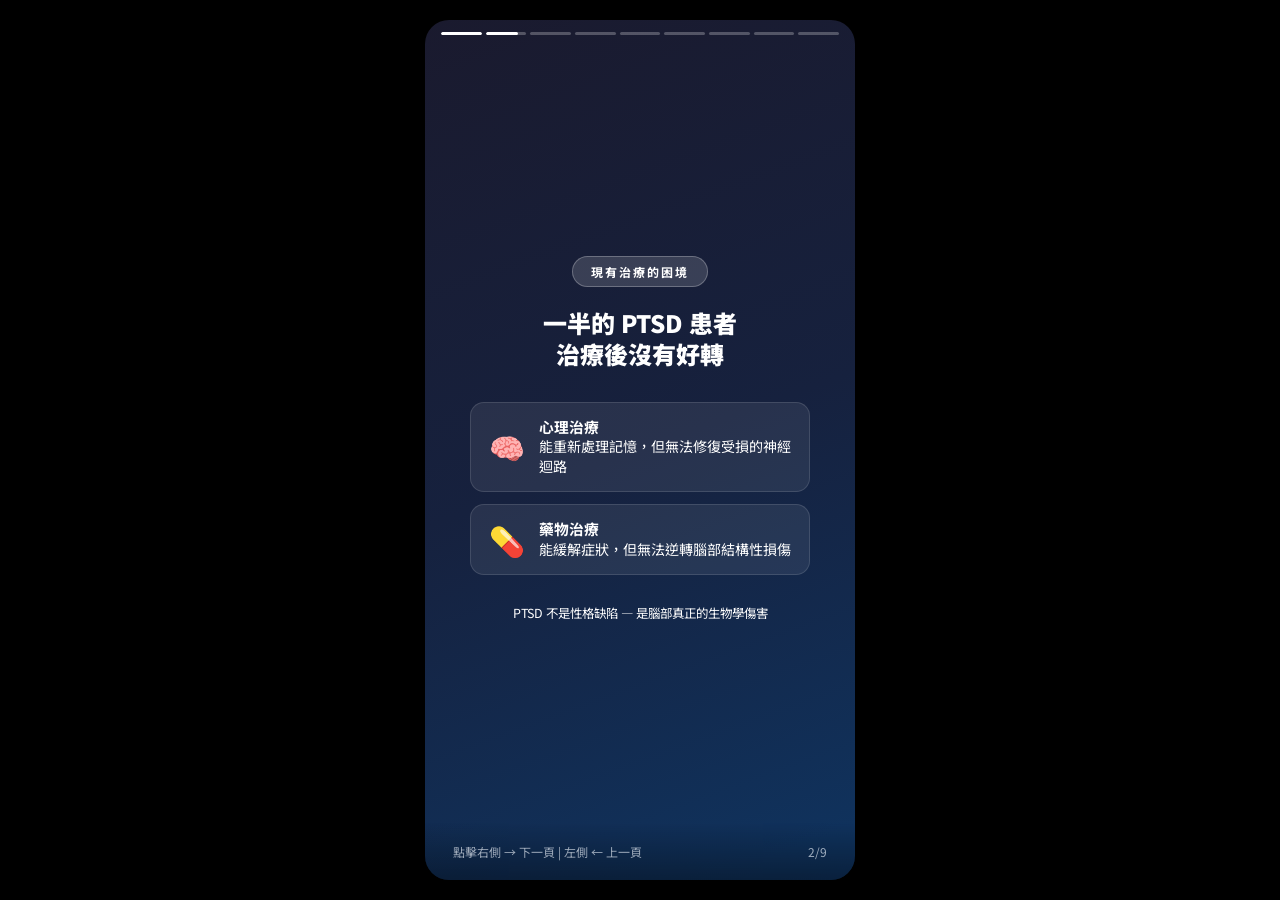
==== reel.html @ 14e9ccd8 "Add reel-style presentation for HBOT PTSD study highlights https://claude.ai/code/session_011t65rVxx" ====
<!DOCTYPE html>
<html lang="zh-TW">
<head>
  <meta charset="UTF-8">
  <meta name="viewport" content="width=device-width, initial-scale=1.0, user-scalable=no">
  <title>HBOT x PTSD Reel</title>
  <style>
    @import url('https://fonts.googleapis.com/css2?family=Noto+Sans+TC:wght@400;700;900&display=swap');

    :root {
      --primary: #0d2137;
      --accent: #3b82f6;
      --green: #22c55e;
      --red: #ef4444;
      --orange: #f59e0b;
      --purple: #a855f7;
    }

    * { margin: 0; padding: 0; box-sizing: border-box; }

    html, body {
      font-family: 'Noto Sans TC', system-ui, sans-serif;
      background: #000;
      color: #fff;
      overflow: hidden;
      height: 100%;
      -webkit-tap-highlight-color: transparent;
      user-select: none;
    }

    /* ── Reel Container ── */
    .reel {
      width: 100%;
      max-width: 430px;
      height: 100vh;
      height: 100dvh;
      margin: 0 auto;
      position: relative;
      overflow: hidden;
    }

    /* ── Progress Bar ── */
    .progress-bar {
      position: absolute;
      top: 12px;
      left: 16px;
      right: 16px;
      display: flex;
      gap: 4px;
      z-index: 100;
    }
    .progress-seg {
      flex: 1;
      height: 3px;
      background: rgba(255,255,255,0.25);
      border-radius: 2px;
      overflow: hidden;
    }
    .progress-seg .fill {
      height: 100%;
      width: 0%;
      background: #fff;
      border-radius: 2px;
      transition: width 0.1s linear;
    }
    .progress-seg.done .fill { width: 100%; }
    .progress-seg.active .fill { width: 0%; }

    /* ── Slides ── */
    .slide {
      position: absolute;
      inset: 0;
      display: flex;
      flex-direction: column;
      justify-content: center;
      align-items: center;
      padding: 60px 28px 80px;
      opacity: 0;
      transform: translateY(30px);
      transition: opacity 0.5s, transform 0.5s;
      pointer-events: none;
      text-align: center;
    }
    .slide.active {
      opacity: 1;
      transform: translateY(0);
      pointer-events: auto;
    }

    /* ── Slide backgrounds ── */
    .slide-1 {
      background: linear-gradient(160deg, #0d2137 0%, #1e3a5f 50%, #2563eb 100%);
    }
    .slide-2 {
      background: linear-gradient(160deg, #1a1a2e 0%, #16213e 50%, #0f3460 100%);
    }
    .slide-3 {
      background: linear-gradient(160deg, #0f172a 0%, #1e293b 50%, #334155 100%);
    }
    .slide-4 {
      background: linear-gradient(160deg, #042f2e 0%, #064e3b 50%, #065f46 100%);
    }
    .slide-5 {
      background: linear-gradient(160deg, #1e1b4b 0%, #312e81 50%, #3730a3 100%);
    }
    .slide-6 {
      background: linear-gradient(160deg, #0c4a6e 0%, #075985 50%, #0369a1 100%);
    }
    .slide-7 {
      background: linear-gradient(160deg, #14532d 0%, #166534 50%, #15803d 100%);
    }
    .slide-8 {
      background: linear-gradient(160deg, #450a0a 0%, #7f1d1d 50%, #991b1b 100%);
    }
    .slide-9 {
      background: linear-gradient(160deg, #0d2137 0%, #1a3a6b 50%, #2c5aa0 100%);
    }

    /* ── Typography ── */
    .slide .tag {
      display: inline-block;
      padding: 6px 18px;
      border-radius: 20px;
      font-size: 0.75em;
      font-weight: 700;
      letter-spacing: 2px;
      text-transform: uppercase;
      margin-bottom: 20px;
      background: rgba(255,255,255,0.15);
      border: 1px solid rgba(255,255,255,0.25);
    }
    .slide h1 {
      font-size: 2.2em;
      font-weight: 900;
      line-height: 1.25;
      margin-bottom: 16px;
      text-shadow: 0 4px 20px rgba(0,0,0,0.4);
    }
    .slide h2 {
      font-size: 1.5em;
      font-weight: 900;
      line-height: 1.3;
      margin-bottom: 16px;
    }
    .slide p {
      font-size: 1em;
      line-height: 1.7;
      opacity: 0.9;
      max-width: 360px;
    }
    .slide .small {
      font-size: 0.78em;
      opacity: 0.6;
      margin-top: 12px;
    }

    /* ── Big Number ── */
    .big-num {
      font-size: 4.5em;
      font-weight: 900;
      line-height: 1;
      margin: 12px 0;
      background: linear-gradient(135deg, #fff 0%, rgba(255,255,255,0.8) 100%);
      -webkit-background-clip: text;
      -webkit-text-fill-color: transparent;
      background-clip: text;
    }
    .big-num.green {
      background: linear-gradient(135deg, #4ade80 0%, #22c55e 100%);
      -webkit-background-clip: text; background-clip: text;
    }
    .big-num.red {
      background: linear-gradient(135deg, #f87171 0%, #ef4444 100%);
      -webkit-background-clip: text; background-clip: text;
    }
    .big-num.blue {
      background: linear-gradient(135deg, #60a5fa 0%, #3b82f6 100%);
      -webkit-background-clip: text; background-clip: text;
    }

    /* ── VS block ── */
    .vs-block {
      display: flex;
      align-items: center;
      gap: 16px;
      margin: 16px 0;
    }
    .vs-block .side {
      flex: 1;
      padding: 16px 12px;
      border-radius: 16px;
      text-align: center;
    }
    .vs-block .side.left {
      background: rgba(34, 197, 94, 0.15);
      border: 2px solid rgba(34, 197, 94, 0.4);
    }
    .vs-block .side.right {
      background: rgba(239, 68, 68, 0.15);
      border: 2px solid rgba(239, 68, 68, 0.4);
    }
    .vs-block .side .num {
      font-size: 2.4em;
      font-weight: 900;
    }
    .vs-block .side .lbl {
      font-size: 0.78em;
      opacity: 0.7;
      margin-top: 4px;
    }
    .vs-block .vs-text {
      font-size: 1.2em;
      font-weight: 900;
      opacity: 0.4;
    }

    /* ── Stats row ── */
    .stats-row {
      display: flex;
      gap: 12px;
      margin: 20px 0;
      width: 100%;
      max-width: 380px;
    }
    .stat-box {
      flex: 1;
      padding: 16px 8px;
      border-radius: 14px;
      text-align: center;
      background: rgba(255,255,255,0.08);
      border: 1px solid rgba(255,255,255,0.12);
    }
    .stat-box .num {
      font-size: 1.6em;
      font-weight: 900;
    }
    .stat-box .lbl {
      font-size: 0.7em;
      opacity: 0.65;
      margin-top: 4px;
      line-height: 1.3;
    }

    /* ── Flow steps ── */
    .flow-steps {
      display: flex;
      flex-direction: column;
      gap: 12px;
      width: 100%;
      max-width: 340px;
      margin: 16px 0;
    }
    .flow-step {
      display: flex;
      align-items: center;
      gap: 14px;
      padding: 14px 18px;
      border-radius: 14px;
      background: rgba(255,255,255,0.08);
      border: 1px solid rgba(255,255,255,0.12);
      text-align: left;
    }
    .flow-step .icon {
      font-size: 1.8em;
      flex-shrink: 0;
    }
    .flow-step .text {
      font-size: 0.88em;
      line-height: 1.4;
    }
    .flow-step .text strong {
      display: block;
      font-size: 1.05em;
    }

    /* ── Pill list ── */
    .pill-list {
      display: flex;
      flex-wrap: wrap;
      gap: 8px;
      justify-content: center;
      margin: 16px 0;
      max-width: 380px;
    }
    .pill {
      padding: 8px 16px;
      border-radius: 24px;
      font-size: 0.82em;
      font-weight: 700;
    }
    .pill-green { background: rgba(34,197,94,0.2); border: 1px solid rgba(34,197,94,0.4); color: #86efac; }
    .pill-blue { background: rgba(59,130,246,0.2); border: 1px solid rgba(59,130,246,0.4); color: #93c5fd; }
    .pill-purple { background: rgba(168,85,247,0.2); border: 1px solid rgba(168,85,247,0.4); color: #d8b4fe; }
    .pill-orange { background: rgba(245,158,11,0.2); border: 1px solid rgba(245,158,11,0.4); color: #fcd34d; }
    .pill-red { background: rgba(239,68,68,0.2); border: 1px solid rgba(239,68,68,0.4); color: #fca5a5; }
    .pill-teal { background: rgba(20,184,166,0.2); border: 1px solid rgba(20,184,166,0.4); color: #5eead4; }

    /* ── Bottom bar ── */
    .bottom-bar {
      position: absolute;
      bottom: 0;
      left: 0;
      right: 0;
      padding: 20px 28px;
      background: linear-gradient(transparent, rgba(0,0,0,0.6));
      z-index: 50;
      display: flex;
      justify-content: space-between;
      align-items: center;
      font-size: 0.75em;
      opacity: 0.6;
    }

    /* ── Tap zones ── */
    .tap-left, .tap-right {
      position: absolute;
      top: 0;
      bottom: 0;
      z-index: 80;
    }
    .tap-left { left: 0; width: 30%; cursor: w-resize; }
    .tap-right { right: 0; width: 70%; cursor: e-resize; }

    /* ── Pause indicator ── */
    .pause-icon {
      position: absolute;
      top: 50%;
      left: 50%;
      transform: translate(-50%, -50%) scale(0);
      z-index: 90;
      width: 60px;
      height: 60px;
      background: rgba(0,0,0,0.5);
      border-radius: 50%;
      display: flex;
      align-items: center;
      justify-content: center;
      transition: transform 0.2s;
    }
    .pause-icon.show { transform: translate(-50%, -50%) scale(1); }
    .pause-icon::before {
      content: '❚❚';
      color: #fff;
      font-size: 1.2em;
      letter-spacing: 2px;
    }
    .pause-icon.playing::before { content: '▶'; letter-spacing: 0; }

    /* ── Animations ── */
    @keyframes fadeInUp {
      from { opacity: 0; transform: translateY(24px); }
      to { opacity: 1; transform: translateY(0); }
    }
    @keyframes countUp {
      from { opacity: 0; transform: scale(0.5); }
      to { opacity: 1; transform: scale(1); }
    }
    @keyframes pulse {
      0%, 100% { transform: scale(1); }
      50% { transform: scale(1.05); }
    }
    .slide.active .anim-1 { animation: fadeInUp 0.6s 0.1s both; }
    .slide.active .anim-2 { animation: fadeInUp 0.6s 0.3s both; }
    .slide.active .anim-3 { animation: fadeInUp 0.6s 0.5s both; }
    .slide.active .anim-4 { animation: fadeInUp 0.6s 0.7s both; }
    .slide.active .anim-5 { animation: fadeInUp 0.6s 0.9s both; }
    .slide.active .big-num { animation: countUp 0.7s 0.3s both; }

    /* ── Desktop hint ── */
    @media (min-width: 431px) {
      .reel {
        border-radius: 24px;
        margin-top: 20px;
        height: calc(100vh - 40px);
        height: calc(100dvh - 40px);
        box-shadow: 0 0 60px rgba(0,0,0,0.5);
      }
    }
  </style>
</head>
<body>

<div class="reel" id="reel">

  <!-- Progress bar -->
  <div class="progress-bar" id="progressBar"></div>

  <!-- Tap zones -->
  <div class="tap-left" id="tapLeft"></div>
  <div class="tap-right" id="tapRight"></div>

  <!-- Pause indicator -->
  <div class="pause-icon" id="pauseIcon"></div>

  <!-- ═══════ SLIDE 1: Title ═══════ -->
  <div class="slide slide-1" data-duration="5000">
    <div class="tag anim-1">RCT 隨機對照試驗</div>
    <h1 class="anim-2">高壓氧治療<br>戰鬥型 PTSD</h1>
    <p class="anim-3">當 50% 的患者對現有治療無效時<br>一個來自以色列的突破性研究</p>
    <p class="small anim-4">Doenyas-Barak et al. | J Clin Psychiatry 2024</p>
  </div>

  <!-- ═══════ SLIDE 2: The Problem ═══════ -->
  <div class="slide slide-2" data-duration="6000">
    <div class="tag anim-1">現有治療的困境</div>
    <h2 class="anim-2">一半的 PTSD 患者<br>治療後沒有好轉</h2>
    <div class="flow-steps anim-3">
      <div class="flow-step">
        <div class="icon">🧠</div>
        <div class="text"><strong>心理治療</strong>能重新處理記憶，但無法修復受損的神經迴路</div>
      </div>
      <div class="flow-step">
        <div class="icon">💊</div>
        <div class="text"><strong>藥物治療</strong>能緩解症狀，但無法逆轉腦部結構性損傷</div>
      </div>
    </div>
    <p class="small anim-4">PTSD 不是性格缺陷 — 是腦部真正的生物學傷害</p>
  </div>

  <!-- ═══════ SLIDE 3: The Idea ═══════ -->
  <div class="slide slide-3" data-duration="6000">
    <div class="tag anim-1">新思路</div>
    <h2 class="anim-2">用高壓氧<br>修復受損的腦</h2>
    <div class="flow-steps anim-3">
      <div class="flow-step">
        <div class="icon">⬆️</div>
        <div class="text"><strong>高氧 → 血氧飆升 14 倍</strong>100% 純氧 + 2 ATA 加壓</div>
      </div>
      <div class="flow-step">
        <div class="icon">⬇️</div>
        <div class="text"><strong>驟降 → 細胞以為在缺氧</strong>移除面罩，血氧驟降</div>
      </div>
      <div class="flow-step">
        <div class="icon">🔧</div>
        <div class="text"><strong>啟動修復 → HIF-1&alpha;</strong>用「假缺氧」騙出「真修復」</div>
      </div>
    </div>
    <p class="small anim-4">高氧-低氧悖論 (HHP) — 像身體的消防演習</p>
  </div>

  <!-- ═══════ SLIDE 4: Study Design ═══════ -->
  <div class="slide slide-4" data-duration="5000">
    <div class="tag anim-1">研究設計</div>
    <h2 class="anim-2">最嚴格的 RCT 設計</h2>
    <div class="stats-row anim-3">
      <div class="stat-box">
        <div class="num" style="color:#4ade80;">63</div>
        <div class="lbl">受試者<br>隨機分組</div>
      </div>
      <div class="stat-box">
        <div class="num" style="color:#60a5fa;">60</div>
        <div class="lbl">每人治療<br>次數</div>
      </div>
      <div class="stat-box">
        <div class="num" style="color:#fbbf24;">3.5</div>
        <div class="lbl">研究歷時<br>年</div>
      </div>
    </div>
    <div class="flow-steps anim-4" style="gap:8px;">
      <div class="flow-step" style="justify-content:center;">
        <div class="text" style="text-align:center;"><strong>盲性驗證成功</strong>兩組都有 64% 認為接受了真治療 (P=1.0)</div>
      </div>
    </div>
    <p class="small anim-5">Sham 組：1.02 ATA / 21% O₂ — 文獻中最低的假治療壓力</p>
  </div>

  <!-- ═══════ SLIDE 5: Results - CAPS ═══════ -->
  <div class="slide slide-5" data-duration="6000">
    <div class="tag anim-1">主要結果</div>
    <h2 class="anim-2">PTSD 反應率</h2>
    <div class="vs-block anim-3">
      <div class="side left">
        <div class="num" style="color:#4ade80;">68%</div>
        <div class="lbl">HBOT 組</div>
      </div>
      <div class="vs-text">vs</div>
      <div class="side right">
        <div class="num" style="color:#f87171;">4%</div>
        <div class="lbl">假治療組</div>
      </div>
    </div>
    <div class="stats-row anim-4">
      <div class="stat-box">
        <div class="num" style="color:#c084fc;">39.2%</div>
        <div class="lbl">完全緩解率<br>(CAPS &lt; 20)</div>
      </div>
      <div class="stat-box">
        <div class="num" style="color:#fbbf24;">1.56</div>
        <div class="lbl">NNT<br>每治療 1.6 人<br>多幫到 1 人</div>
      </div>
    </div>
    <p class="anim-5" style="font-size:0.85em;opacity:0.7;">效果量 Cohen's d ≈ 1.5-2.0 | P &lt; .001</p>
  </div>

  <!-- ═══════ SLIDE 6: Brain Evidence ═══════ -->
  <div class="slide slide-6" data-duration="6000">
    <div class="tag anim-1">腦影像佐證</div>
    <h2 class="anim-2">大腦不會騙人</h2>
    <p class="anim-3" style="margin-bottom:16px;">三大腦網路功能連結<strong>同時恢復</strong></p>
    <div class="pill-list anim-4">
      <div class="pill pill-blue">DMN 預設模式網路 ↑</div>
      <div class="pill pill-purple">CEN 中央執行網路 ↑</div>
      <div class="pill pill-orange">SN 突顯網路 正常化</div>
      <div class="pill pill-teal">丘腦連結 ↑</div>
      <div class="pill pill-green">白質 FA 值 ↑</div>
    </div>
    <p class="anim-5" style="font-size:0.85em;opacity:0.7;margin-top:16px;">大腦從「戰鬥模式」切回「正常模式」<br>rsfMRI + DTI 雙重影像證據</p>
  </div>

  <!-- ═══════ SLIDE 7: 5 Repair Pathways ═══════ -->
  <div class="slide slide-7" data-duration="5000">
    <div class="tag anim-1">修復機制</div>
    <h2 class="anim-2">HIF-1&alpha; 啟動<br>五大修復路徑</h2>
    <div class="pill-list anim-3" style="flex-direction:column;align-items:stretch;max-width:320px;">
      <div class="pill pill-blue" style="text-align:left;">🧬 神經可塑性 — 神經元重新連接</div>
      <div class="pill pill-green" style="text-align:left;">🌱 幹細胞增殖 — 遷移至受損區域</div>
      <div class="pill pill-red" style="text-align:left;">🩸 血管新生 — 改善腦部血流</div>
      <div class="pill pill-orange" style="text-align:left;">⚡ 粒線體增強 — 細胞能量升級</div>
      <div class="pill pill-teal" style="text-align:left;">🛡️ 發炎調節 — 降低慢性神經發炎</div>
    </div>
  </div>

  <!-- ═══════ SLIDE 8: Safety ═══════ -->
  <div class="slide slide-8" data-duration="5000">
    <div class="tag anim-1">安全性</div>
    <h2 class="anim-2">Memory Surfacing<br>記憶浮現現象</h2>
    <div class="big-num anim-3" style="font-size:3.5em;">25%</div>
    <p class="anim-3">HBOT 組出現記憶浮現<br>假治療組 = 0%</p>
    <div class="flow-steps anim-4" style="margin-top:16px;">
      <div class="flow-step">
        <div class="icon">💡</div>
        <div class="text"><strong>可能是修復的正面指標</strong>代表斷裂的迴路正在重新連通<br>需多專業團隊陪伴度過</div>
      </div>
    </div>
  </div>

  <!-- ═══════ SLIDE 9: Closing ═══════ -->
  <div class="slide slide-9" data-duration="6000">
    <div class="tag anim-1">結論</div>
    <h1 class="anim-2" style="font-size:1.8em;">不是取代心理治療<br>而是修復硬體</h1>
    <div class="stats-row anim-3">
      <div class="stat-box">
        <div class="num" style="color:#4ade80;font-size:1.3em;">68%</div>
        <div class="lbl">反應率</div>
      </div>
      <div class="stat-box">
        <div class="num" style="color:#60a5fa;font-size:1.3em;">39%</div>
        <div class="lbl">緩解率</div>
      </div>
      <div class="stat-box">
        <div class="num" style="color:#c084fc;font-size:1.3em;">60次</div>
        <div class="lbl">完整方案</div>
      </div>
    </div>
    <p class="anim-4" style="font-size:0.92em;line-height:1.8;">為試過所有治療卻沒好轉的患者<br>提供一個有腦影像佐證的新選項</p>
    <p class="small anim-5">
      陳映竹 報告 | 2026.04.21<br>
      J Clin Psychiatry 2024; 85(4): 24m15464
    </p>
  </div>

  <!-- Bottom bar -->
  <div class="bottom-bar">
    <span>點擊右側 → 下一頁 | 左側 ← 上一頁</span>
    <span id="slideCounter">1/9</span>
  </div>
</div>

<script>
  const reel = document.getElementById('reel');
  const slides = Array.from(document.querySelectorAll('.slide'));
  const totalSlides = slides.length;
  const progressBar = document.getElementById('progressBar');
  const pauseIcon = document.getElementById('pauseIcon');
  const counter = document.getElementById('slideCounter');

  let current = 0;
  let timer = null;
  let progressTimer = null;
  let paused = false;
  let startTime = 0;
  let elapsed = 0;

  // Build progress bar
  slides.forEach((_, i) => {
    const seg = document.createElement('div');
    seg.className = 'progress-seg';
    seg.innerHTML = '<div class="fill"></div>';
    progressBar.appendChild(seg);
  });
  const segments = Array.from(progressBar.children);

  function getDuration(i) {
    return parseInt(slides[i].dataset.duration) || 5000;
  }

  function updateProgress() {
    segments.forEach((seg, i) => {
      const fill = seg.querySelector('.fill');
      if (i < current) {
        seg.className = 'progress-seg done';
        fill.style.width = '100%';
      } else if (i === current) {
        seg.className = 'progress-seg active';
      } else {
        seg.className = 'progress-seg';
        fill.style.width = '0%';
      }
    });
  }

  function animateProgress() {
    const dur = getDuration(current);
    const fill = segments[current].querySelector('.fill');
    const remaining = dur - elapsed;
    const step = 50;
    let progressElapsed = elapsed;

    clearInterval(progressTimer);
    progressTimer = setInterval(() => {
      if (paused) return;
      progressElapsed += step;
      const pct = Math.min((progressElapsed / dur) * 100, 100);
      fill.style.width = pct + '%';
    }, step);
  }

  function goTo(index) {
    if (index < 0 || index >= totalSlides) return;
    clearTimeout(timer);
    clearInterval(progressTimer);
    elapsed = 0;

    slides[current].classList.remove('active');
    current = index;
    slides[current].classList.add('active');
    counter.textContent = (current + 1) + '/' + totalSlides;

    updateProgress();
    if (!paused) startSlideTimer();
  }

  function startSlideTimer() {
    const dur = getDuration(current) - elapsed;
    animateProgress();
    startTime = Date.now();
    timer = setTimeout(() => {
      elapsed = 0;
      if (current < totalSlides - 1) {
        goTo(current + 1);
      }
    }, dur);
  }

  function togglePause() {
    paused = !paused;
    pauseIcon.className = paused ? 'pause-icon show' : 'pause-icon show playing';

    if (paused) {
      clearTimeout(timer);
      elapsed += Date.now() - startTime;
    } else {
      startSlideTimer();
      setTimeout(() => { pauseIcon.className = 'pause-icon'; }, 400);
    }

    if (paused) {
      setTimeout(() => {
        if (paused) pauseIcon.className = 'pause-icon show';
      }, 0);
    }
  }

  // Tap zones
  document.getElementById('tapRight').addEventListener('click', (e) => {
    if (current < totalSlides - 1) {
      elapsed = 0;
      goTo(current + 1);
    }
  });

  document.getElementById('tapLeft').addEventListener('click', (e) => {
    if (current > 0) {
      elapsed = 0;
      goTo(current - 1);
    }
  });

  // Long press to pause
  let pressTimer = null;
  let didLongPress = false;

  reel.addEventListener('pointerdown', (e) => {
    didLongPress = false;
    pressTimer = setTimeout(() => {
      didLongPress = true;
      if (!paused) togglePause();
    }, 300);
  });

  reel.addEventListener('pointerup', () => {
    clearTimeout(pressTimer);
    if (didLongPress && paused) {
      togglePause();
    }
  });

  // Keyboard
  document.addEventListener('keydown', (e) => {
    if (e.key === 'ArrowRight' || e.key === ' ') {
      e.preventDefault();
      if (current < totalSlides - 1) { elapsed = 0; goTo(current + 1); }
    } else if (e.key === 'ArrowLeft') {
      e.preventDefault();
      if (current > 0) { elapsed = 0; goTo(current - 1); }
    } else if (e.key === 'p') {
      togglePause();
    }
  });

  // Init
  slides[0].classList.add('active');
  updateProgress();
  startSlideTimer();
</script>
</body>
</html>
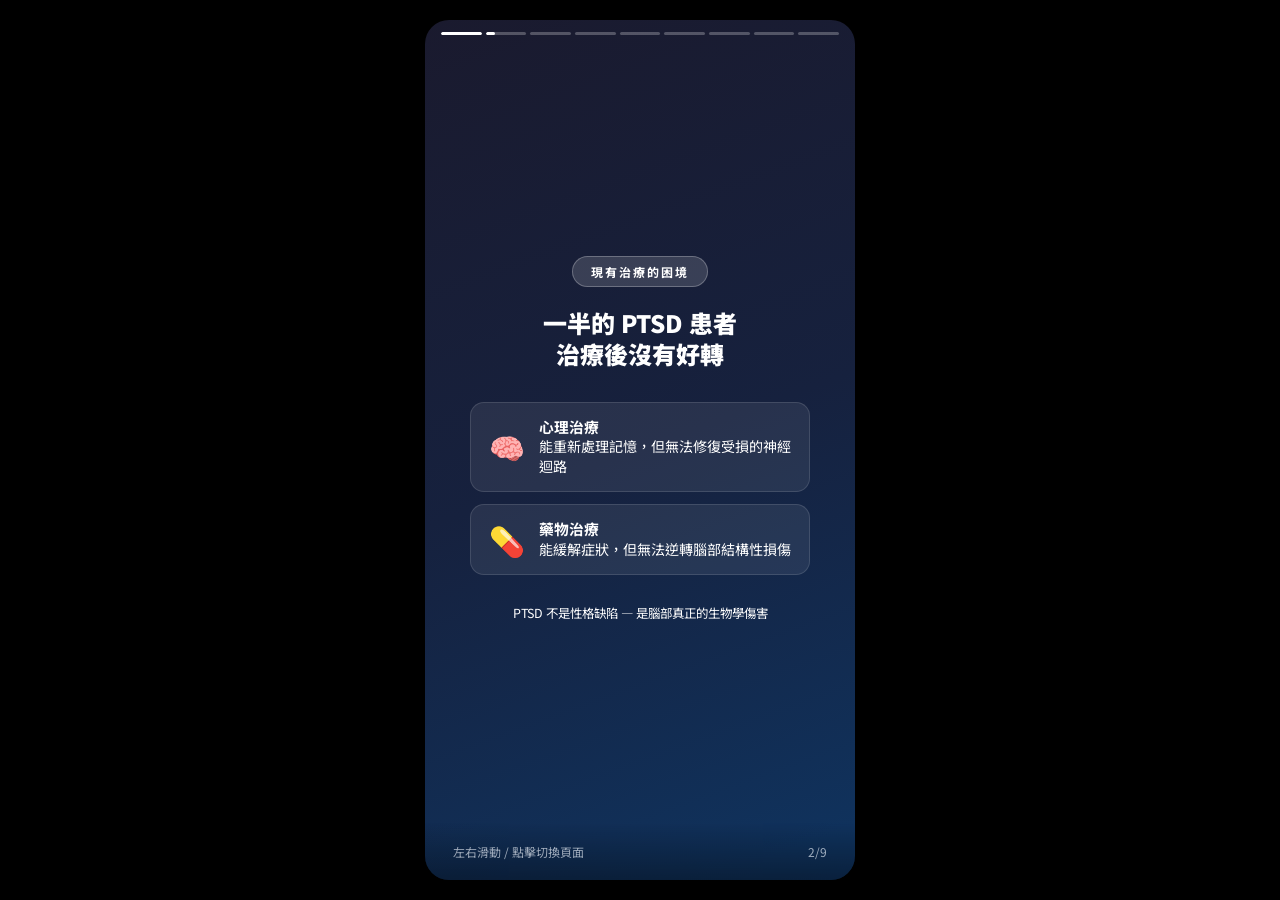
==== commit 7fcb30b2: "Add touch swipe gesture navigation to reel The reel is a mobile-first story format but previously on" ====
--- a/reel.html
+++ b/reel.html
@@ -561,7 +561,7 @@
 
   <!-- Bottom bar -->
   <div class="bottom-bar">
-    <span>點擊右側 → 下一頁 | 左側 ← 上一頁</span>
+    <span>左右滑動 / 點擊切換頁面</span>
     <span id="slideCounter">1/9</span>
   </div>
 </div>
@@ -673,6 +673,7 @@
 
   // Tap zones
   document.getElementById('tapRight').addEventListener('click', (e) => {
+    if (didSwipe) return;
     if (current < totalSlides - 1) {
       elapsed = 0;
       goTo(current + 1);
@@ -680,11 +681,39 @@
   });
 
   document.getElementById('tapLeft').addEventListener('click', (e) => {
+    if (didSwipe) return;
     if (current > 0) {
       elapsed = 0;
       goTo(current - 1);
     }
   });
+
+  // Swipe gestures
+  let touchStartX = 0;
+  let touchStartY = 0;
+  let didSwipe = false;
+  const SWIPE_THRESHOLD = 50;
+
+  reel.addEventListener('touchstart', (e) => {
+    touchStartX = e.touches[0].clientX;
+    touchStartY = e.touches[0].clientY;
+    didSwipe = false;
+  }, { passive: true });
+
+  reel.addEventListener('touchend', (e) => {
+    const dx = e.changedTouches[0].clientX - touchStartX;
+    const dy = e.changedTouches[0].clientY - touchStartY;
+    if (Math.abs(dx) > SWIPE_THRESHOLD && Math.abs(dx) > Math.abs(dy)) {
+      didSwipe = true;
+      if (dx < 0 && current < totalSlides - 1) {
+        elapsed = 0;
+        goTo(current + 1);
+      } else if (dx > 0 && current > 0) {
+        elapsed = 0;
+        goTo(current - 1);
+      }
+    }
+  }, { passive: true });
 
   // Long press to pause
   let pressTimer = null;
